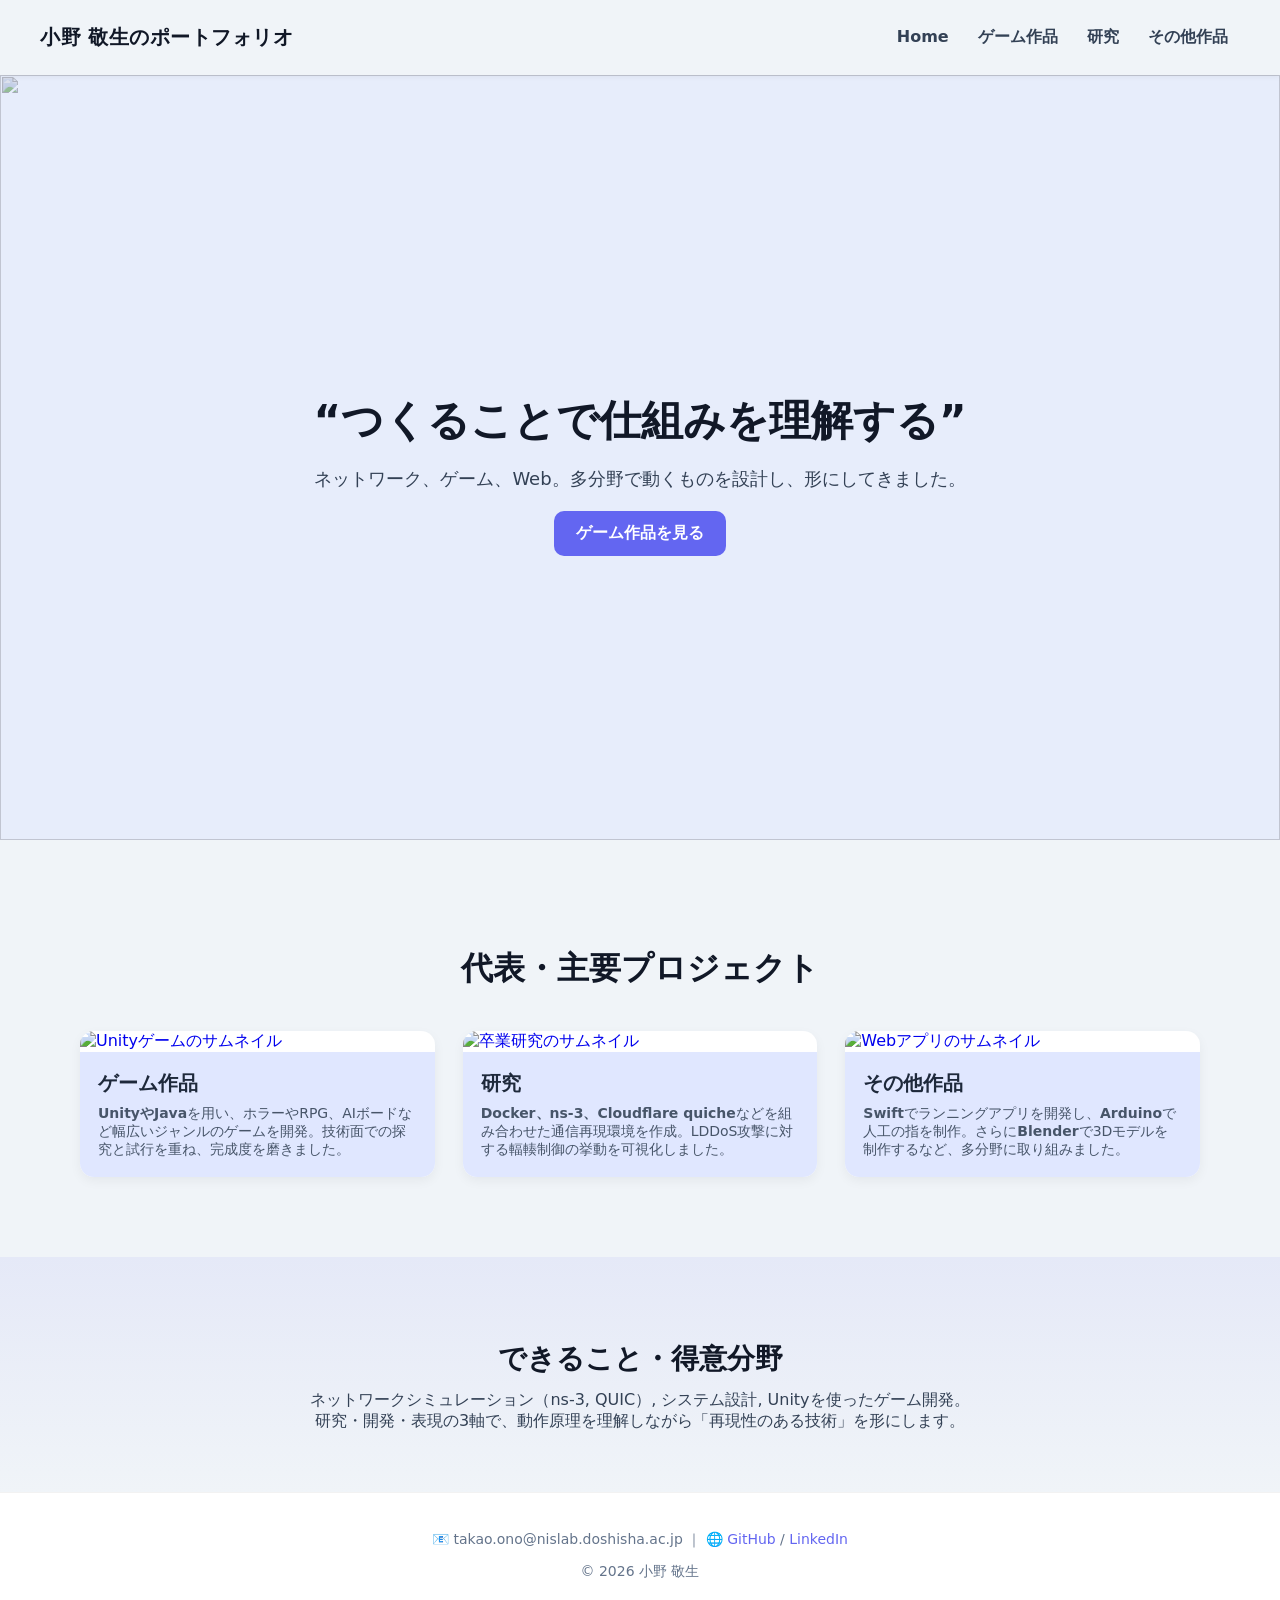
==== index.html @ d8d1c27b "a" ====
<!doctype html>
<html lang="ja">
<head>
  <meta charset="utf-8" />
  <meta name="viewport" content="width=device-width, initial-scale=1" />
  <title>小野 敬生のポートフォリオ — Home</title>
  <meta name="description" content="小野 敬生のポートフォリオ。ソフトウェア・ゲーム・Web開発の代表作を紹介します。" />
  <style>
    :root{
      --bg:#f0f4f8; 
      --card:#ffffff; 
      --accent:#6366f1; 
      --highlight:#e0e7ff; 
      --muted:#475569; 
      --radius:14px;
      color-scheme: light; 
      font-family: 'Inter', system-ui, sans-serif;
    }
    *{box-sizing:border-box;}
    body{margin:0; background:var(--bg); color:#1e293b;}
    
    /* ===== HEADER ===== */
    header{
      padding:24px 40px; 
      display:flex; 
      justify-content:space-between; 
      align-items:center; 
      position:sticky; top:0; 
      background:rgba(240,244,248,0.95); 
      backdrop-filter:blur(8px); 
      box-shadow:0 2px 6px rgba(0,0,0,0.05); 
      z-index:100;
    }
    .logo{font-weight:800; font-size:20px; letter-spacing:0.5px; color:#111827;}
    nav a{color:#334155; text-decoration:none; margin:0 12px; font-weight:600;}
    nav a:hover{color:var(--accent)}

    /* ===== HERO ===== */
    .hero{
      position:relative; height:85vh; display:flex; align-items:center; justify-content:center; text-align:center; color:#1e293b; overflow:hidden;
    }

    /* 横スクロールアニメーション */
    .hero-slides {
      position:absolute; inset:0; z-index:0; display:flex; width:calc(100% * 12); /* 画像×2セット */
      animation: scroll 80s linear infinite;
    }
    .hero-slides img {
      width:100vw; height:100%; object-fit:cover; flex-shrink:0;
      filter:brightness(0.85);
    }
    @keyframes scroll {
      from { transform:translateX(0); }
      to { transform:translateX(-50%); } /* 半分まで動かす（2セットあるので） */
    }

    .hero::before{
      content:''; position:absolute; inset:0; background:rgba(224,231,255,0.5); z-index:1;
    }
    .hero-content{
      position:relative; z-index:2; max-width:800px; padding:0 16px;
    }
    .hero h1{font-size:42px; margin-bottom:12px; color:#111827;}
    .hero p{color:#334155; margin-bottom:20px; font-size:18px;}
    .hero .btn{display:inline-block; padding:12px 22px; background:var(--accent); color:white; font-weight:700; border-radius:10px; text-decoration:none; transition:0.2s;}
    .hero .btn:hover{background:#4f46e5;}

    /* ===== PROJECT GRID ===== */
    .projects{padding:80px 40px; max-width:1200px; margin:auto;}
    .projects h2{text-align:center; margin-bottom:40px; font-size:32px; color:#111827;}
    .project-grid{display:grid; grid-template-columns:repeat(auto-fill,minmax(300px,1fr)); gap:28px;}
    .project-card{background:var(--card); border-radius:var(--radius); overflow:hidden; transition:transform 0.25s ease, box-shadow 0.25s ease; box-shadow:0 4px 12px rgba(0,0,0,0.05); text-decoration:none;}
    .project-card:hover{transform:translateY(-4px); box-shadow:0 8px 24px rgba(0,0,0,0.15);}
    .project-card img{width:100%; height:200px; object-fit:cover;}
    .project-card .info{padding:18px; background:var(--highlight);}
    .project-card h3{margin:0 0 8px; font-size:20px; color:#1e293b;}
    .project-card p{margin:0; color:var(--muted); font-size:14px;}

    /* ===== SUMMARY ===== */
    .summary{background:linear-gradient(180deg, rgba(99,102,241,0.08), rgba(240,244,248,0.8)); padding:60px 40px; text-align:center;}
    .summary h2{margin-bottom:12px; font-size:28px; color:#111827;}
    .summary p{color:#334155; max-width:700px; margin:auto; font-size:16px;}

    /* ===== FOOTER ===== */
    footer{padding:24px; text-align:center; color:#64748b; font-size:14px; border-top:1px solid rgba(0,0,0,0.05); background:#ffffff;}

    @media(max-width:700px){
      .hero h1{font-size:30px;}
      .hero p{font-size:16px;}
    }
  </style>
</head>
<body>
  <header>
    <div class="logo">小野 敬生のポートフォリオ</div>
    <nav>
      <a href="index.html">Home</a>
      <a href="games.html">ゲーム作品</a>
      <a href="research.html">研究</a>
      <a href="others.html">その他作品</a>
    </nav>
  </header>

  <!-- ===== HERO SECTION ===== -->
  <section class="hero">
    <div class="hero-slides">
      <!-- 画像を2セット並べると無限ループっぽく見える -->
      <img src="images/game02_icon.png" alt="">
      <img src="images/game13-1.png" alt="">
      <img src="images/game05_icon.png" alt="">
      <img src="images/game03_icon.png" alt="">
      <img src="images/game04_icon.png" alt="">
      <img src="images/game06_icon.png" alt="">
      <img src="images/game10_icon.png" alt="">

      <img src="images/game02_icon.png" alt="">
      <img src="images/game13-1.png" alt="">
      <img src="images/game05_icon.png" alt="">
      <img src="images/game03_icon.png" alt="">
      <img src="images/game04_icon.png" alt="">
      <img src="images/game06_icon.png" alt="">
      <img src="images/game10_icon.png" alt="">
    </div>
    <div class="hero-content">
      <h1>“つくることで仕組みを理解する”</h1>
      <p>ネットワーク、ゲーム、Web。多分野で動くものを設計し、形にしてきました。</p>
      <a href="games.html" class="btn">ゲーム作品を見る</a>
    </div>
  </section>

  <!-- ===== PROJECTS ===== -->
  <section class="projects" id="projects">
    <h2>代表・主要プロジェクト</h2>
    <div class="project-grid">
      <a href="games.html" class="project-card">
        <img src="images/game06_icon.png" alt="Unityゲームのサムネイル">
        <div class="info">
          <h3>ゲーム作品</h3>
          <p><strong>UnityやJava</strong>を用い、ホラーやRPG、AIボードなど幅広いジャンルのゲームを開発。技術面での探究と試行を重ね、完成度を磨きました。</p>
        </div>
      </a>

      <a href="research.html" class="project-card">
        <img src="images/result_graph.png" alt="卒業研究のサムネイル">
        <div class="info">
          <h3>研究</h3>
          <p><strong>Docker、ns-3、Cloudflare quiche</strong>などを組み合わせた通信再現環境を作成。LDDoS攻撃に対する輻輳制御の挙動を可視化しました。</p>
        </div>
      </a>

      <a href="others.html" class="project-card">
        <img src="images/other03_icon2.png" alt="Webアプリのサムネイル">
        <div class="info">
          <h3>その他作品</h3>
          <p><strong>Swift</strong>でランニングアプリを開発し、<strong>Arduino</strong>で人工の指を制作。さらに<strong>Blender</strong>で3Dモデルを制作するなど、多分野に取り組みました。</p>
        </div>
      </a>
    </div>
  </section>

  <!-- ===== SUMMARY ===== -->
  <section class="summary" id="summary">
    <h2>できること・得意分野</h2>
    <p>ネットワークシミュレーション（ns-3, QUIC）, システム設計, Unityを使ったゲーム開発。<br>
       研究・開発・表現の3軸で、動作原理を理解しながら「再現性のある技術」を形にします。</p>
  </section>

  <!-- ===== FOOTER ===== -->
  <footer id="contact">
    <p>📧 takao.ono@nislab.doshisha.ac.jp ｜ 🌐 <a href="#" style="color:var(--accent); text-decoration:none">GitHub</a> / <a href="#" style="color:var(--accent); text-decoration:none">LinkedIn</a></p>
    <p>© <span id="year"></span> 小野 敬生</p>
  </footer>

  <script>
    document.getElementById('year').textContent = new Date().getFullYear();
  </script>
</body>
</html>
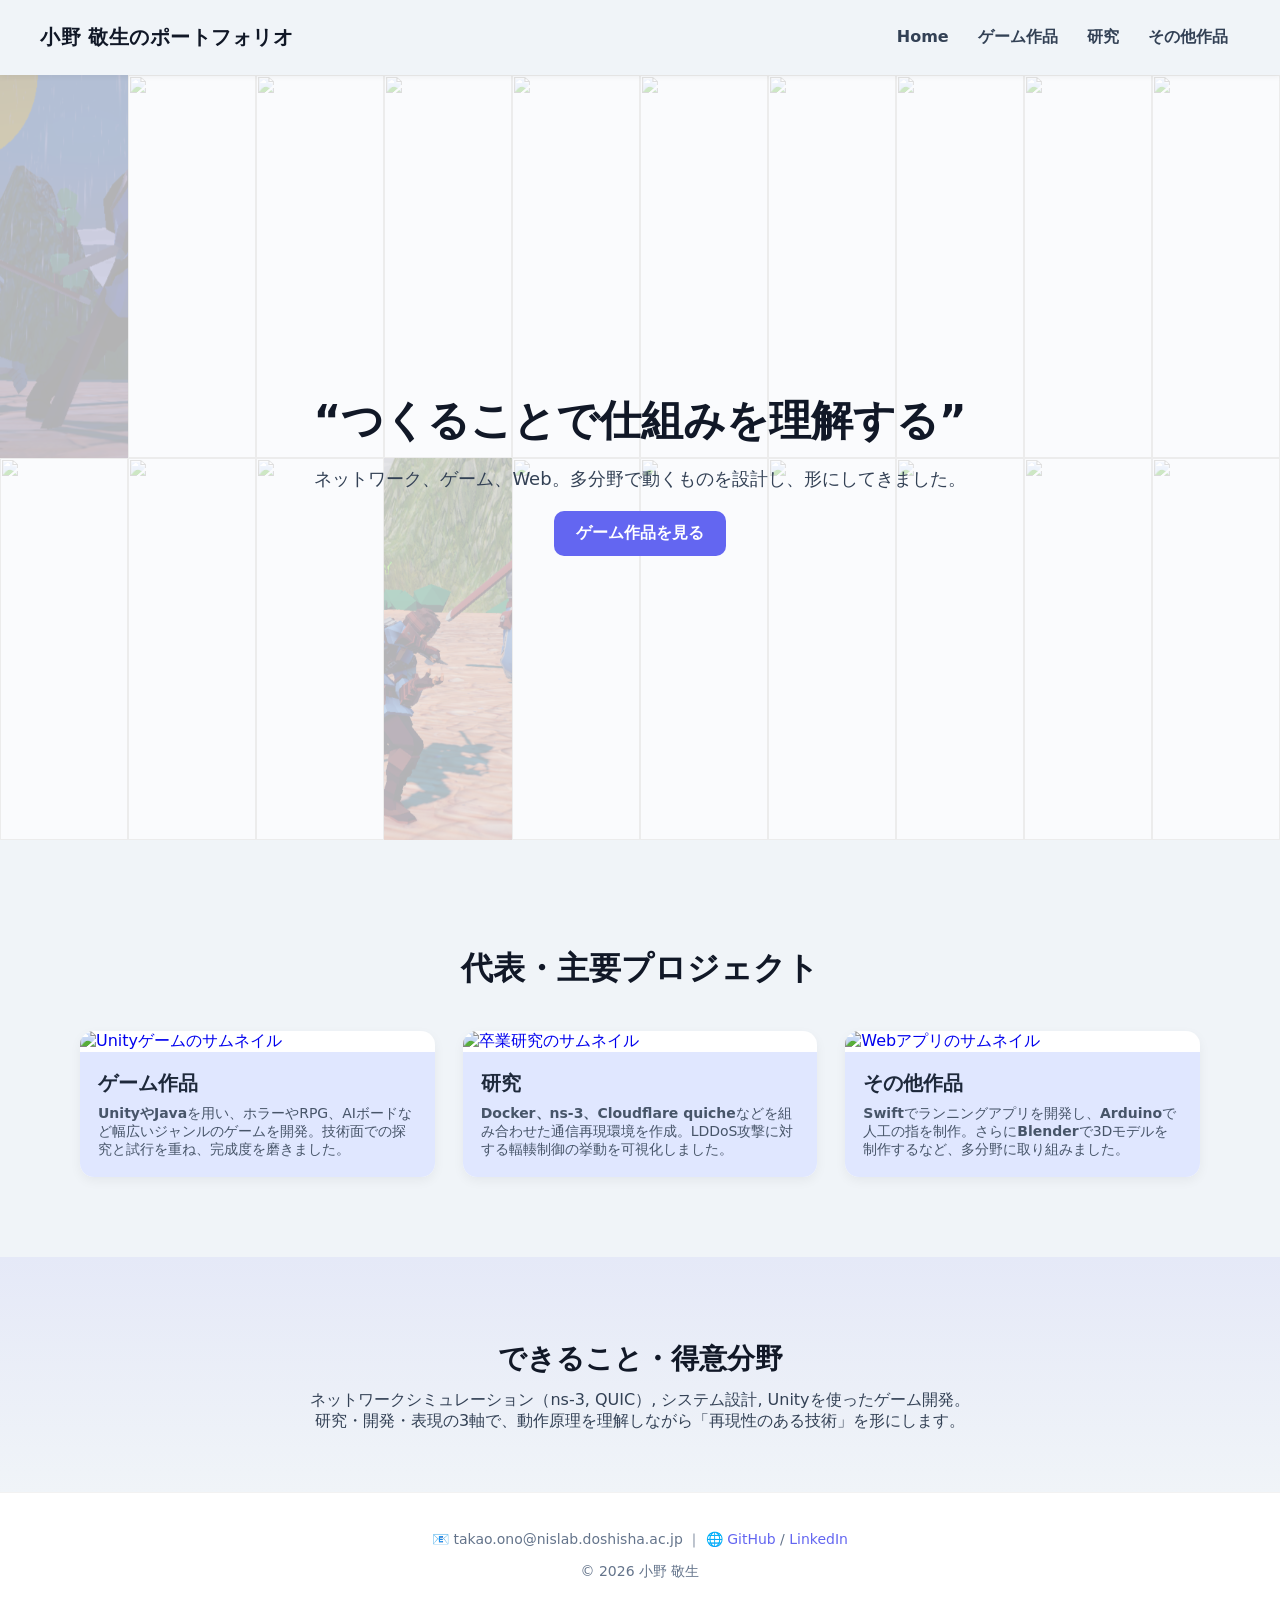
==== commit 6e84289a: "aa" ====
--- a/index.html
+++ b/index.html
@@ -35,30 +35,46 @@
     nav a{color:#334155; text-decoration:none; margin:0 12px; font-weight:600;}
     nav a:hover{color:var(--accent)}
 
-    /* ===== HERO ===== */
-    .hero{
-      position:relative; height:85vh; display:flex; align-items:center; justify-content:center; text-align:center; color:#1e293b; overflow:hidden;
-    }
-
-    /* 横スクロールアニメーション */
-    .hero-slides {
-      position:absolute; inset:0; z-index:0; display:flex; width:calc(100% * 12); /* 画像×2セット */
-      animation: scroll 80s linear infinite;
-    }
-    .hero-slides img {
-      width:100vw; height:100%; object-fit:cover; flex-shrink:0;
-      filter:brightness(0.85);
-    }
-    @keyframes scroll {
-      from { transform:translateX(0); }
-      to { transform:translateX(-50%); } /* 半分まで動かす（2セットあるので） */
-    }
-
-    .hero::before{
-      content:''; position:absolute; inset:0; background:rgba(224,231,255,0.5); z-index:1;
-    }
+    /* ===== HERO GRID ===== */
+    .hero {
+      position: relative;
+      height: 85vh;
+      display: flex;
+      align-items: center;
+      justify-content: center;
+      text-align: center;
+      color: #1e293b;
+      overflow: hidden;
+    }
+
+    /* 背景画像グリッド */
+    .hero-bg {
+      position: absolute;
+      inset: 0;
+      display: grid;
+      grid-template-columns: repeat(10, 1fr);
+      grid-template-rows: repeat(2, 1fr);
+      z-index: 0; /* ← 背景として固定 */
+    }
+
+    .hero-bg img {
+      width: 100%;
+      height: 100%;
+      object-fit: cover;
+    }
+
+    /* ここで白くする */
+    .hero-bg::after {
+      content: "";
+      position: absolute;
+      inset: 0;
+      background: rgba(255, 255, 255, 0.7); /* ← 白の透明 45% */
+      pointer-events: none;
+    }
+
+    /* 文字を前面へ */
     .hero-content{
-      position:relative; z-index:2; max-width:800px; padding:0 16px;
+      position:relative; z-index:10; max-width:800px; padding:0 16px;
     }
     .hero h1{font-size:42px; margin-bottom:12px; color:#111827;}
     .hero p{color:#334155; margin-bottom:20px; font-size:18px;}
@@ -103,24 +119,30 @@
 
   <!-- ===== HERO SECTION ===== -->
   <section class="hero">
-    <div class="hero-slides">
-      <!-- 画像を2セット並べると無限ループっぽく見える -->
+    <div class="hero-bg">
+      <img src="images/game13-1.png" alt="">
+      <img src="images/game01_icon.png" alt="">
       <img src="images/game02_icon.png" alt="">
-      <img src="images/game13-1.png" alt="">
-      <img src="images/game05_icon.png" alt="">
       <img src="images/game03_icon.png" alt="">
       <img src="images/game04_icon.png" alt="">
+      <img src="images/game05_icon.png" alt="">
       <img src="images/game06_icon.png" alt="">
+      <img src="images/game07_icon.png" alt="">
+      <img src="images/game08_icon.png" alt="">
+      <img src="images/game09_icon.png" alt="">
+
       <img src="images/game10_icon.png" alt="">
-
-      <img src="images/game02_icon.png" alt="">
-      <img src="images/game13-1.png" alt="">
-      <img src="images/game05_icon.png" alt="">
-      <img src="images/game03_icon.png" alt="">
-      <img src="images/game04_icon.png" alt="">
-      <img src="images/game06_icon.png" alt="">
-      <img src="images/game10_icon.png" alt="">
+      <img src="images/game11_icon.png" alt="">
+      <img src="images/game12_icon.png" alt="">
+      <img src="images/game13_icon.png" alt="">
+      <img src="images/other01_icon.webp" alt="">
+      <img src="images/other02_icon.png" alt="">
+      <img src="images/other03_icon.png" alt="">
+      <img src="images/other04_icon.png" alt="">
+      <img src="images/other05_icon.png" alt="">
+      <img src="images/other07_icon.webp" alt="">
     </div>
+
     <div class="hero-content">
       <h1>“つくることで仕組みを理解する”</h1>
       <p>ネットワーク、ゲーム、Web。多分野で動くものを設計し、形にしてきました。</p>
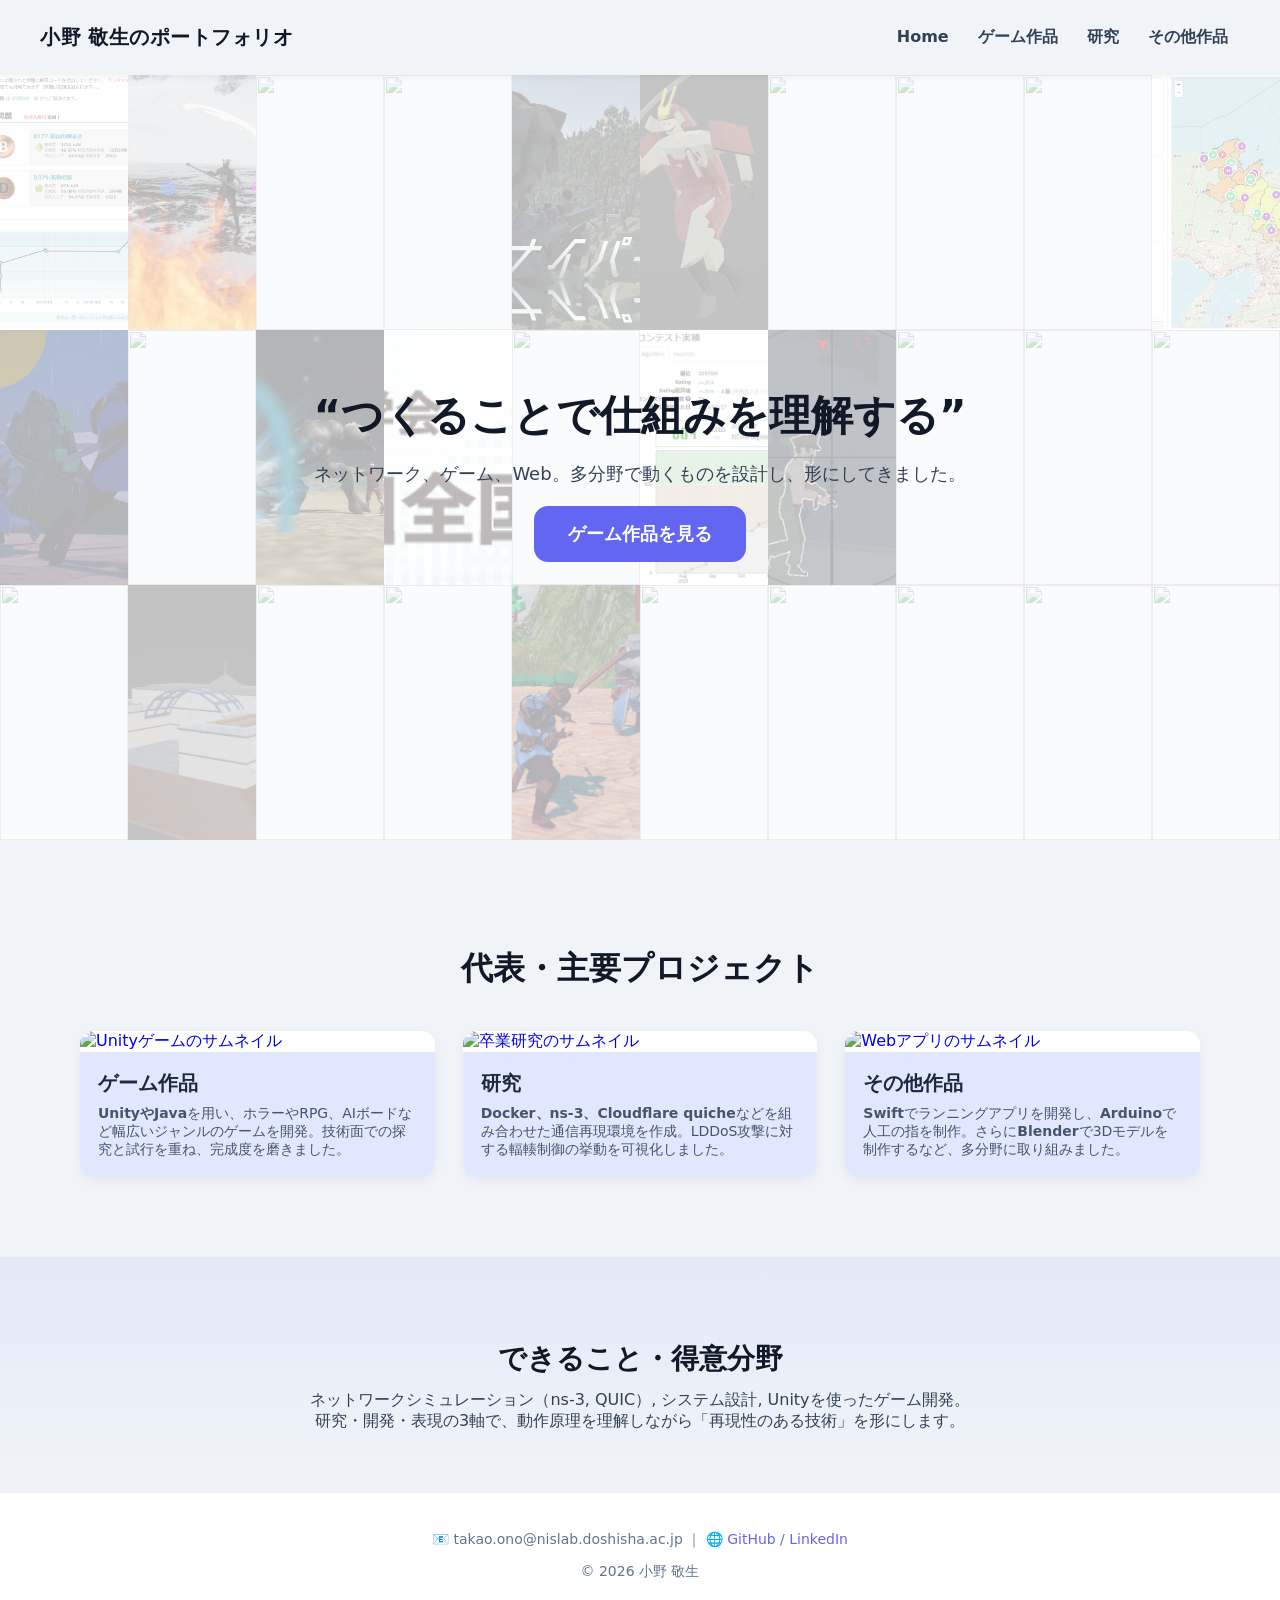
==== commit 4bc3a1b0: "a" ====
--- a/index.html
+++ b/index.html
@@ -53,7 +53,7 @@
       inset: 0;
       display: grid;
       grid-template-columns: repeat(10, 1fr);
-      grid-template-rows: repeat(2, 1fr);
+      grid-template-rows: repeat(3, 1fr);
       z-index: 0; /* ← 背景として固定 */
     }
 
@@ -78,7 +78,17 @@
     }
     .hero h1{font-size:42px; margin-bottom:12px; color:#111827;}
     .hero p{color:#334155; margin-bottom:20px; font-size:18px;}
-    .hero .btn{display:inline-block; padding:12px 22px; background:var(--accent); color:white; font-weight:700; border-radius:10px; text-decoration:none; transition:0.2s;}
+    .hero .btn{
+      display:inline-block;
+      padding:16px 34px;
+      background:var(--accent);
+      color:white;
+      font-weight:800;
+      font-size:18px;
+      border-radius:14px;
+      text-decoration:none;
+      transition:0.2s;
+    }
     .hero .btn:hover{background:#4f46e5;}
 
     /* ===== PROJECT GRID ===== */
@@ -120,27 +130,40 @@
   <!-- ===== HERO SECTION ===== -->
   <section class="hero">
     <div class="hero-bg">
-      <img src="images/game13-1.png" alt="">
+      <!-- 10 x 3 (30枚) -->
+      <!-- gameアイコン14枚 + otherアイコン13枚 + 指定3枚（重複なし） -->
+      <img src="images/other10_icon.png" alt="">
+      <img src="images/game07_2.png" alt="">
+      <img src="images/game03_icon.png" alt="">
+      <img src="images/other01_icon.webp" alt="">
+      <img src="images/game14_icon.png" alt="">
+      <img src="images/other12_icon.png" alt="">
+      <img src="images/game11_icon.png" alt="">
+      <img src="images/other06_icon.png" alt="">
+      <img src="images/game02_icon.png" alt="">
+      <img src="images/other08_icon.png" alt="">
+
+      <img src="images/game13_1.png" alt="">
+      <img src="images/other05_icon.png" alt="">
+      <img src="images/game07_icon.png" alt="">
+      <img src="images/other13_icon.png" alt="">
+      <img src="images/game08_icon.png" alt="">
+      <img src="images/other09_icon.png" alt="">
+      <img src="images/game14_1.png" alt="">
+      <img src="images/other03_icon.png" alt="">
+      <img src="images/game06_icon.png" alt="">
+      <img src="images/other04_icon.png" alt="">
+
       <img src="images/game01_icon.png" alt="">
-      <img src="images/game02_icon.png" alt="">
-      <img src="images/game03_icon.png" alt="">
+      <img src="images/other11_icon.png" alt="">
+      <img src="images/game05_icon.png" alt="">
+      <img src="images/other07_icon.webp" alt="">
+      <img src="images/game13_icon.png" alt="">
+      <img src="images/other02_icon.png" alt="">
+      <img src="images/game12_icon.png" alt="">
+      <img src="images/game09_icon.png" alt="">
+      <img src="images/game10_icon.png" alt="">
       <img src="images/game04_icon.png" alt="">
-      <img src="images/game05_icon.png" alt="">
-      <img src="images/game06_icon.png" alt="">
-      <img src="images/game07_icon.png" alt="">
-      <img src="images/game08_icon.png" alt="">
-      <img src="images/game09_icon.png" alt="">
-
-      <img src="images/game10_icon.png" alt="">
-      <img src="images/game11_icon.png" alt="">
-      <img src="images/game12_icon.png" alt="">
-      <img src="images/game13_icon.png" alt="">
-      <img src="images/other01_icon.webp" alt="">
-      <img src="images/other02_icon.png" alt="">
-      <img src="images/other03_icon.png" alt="">
-      <img src="images/other04_icon.png" alt="">
-      <img src="images/other05_icon.png" alt="">
-      <img src="images/other07_icon.webp" alt="">
     </div>
 
     <div class="hero-content">
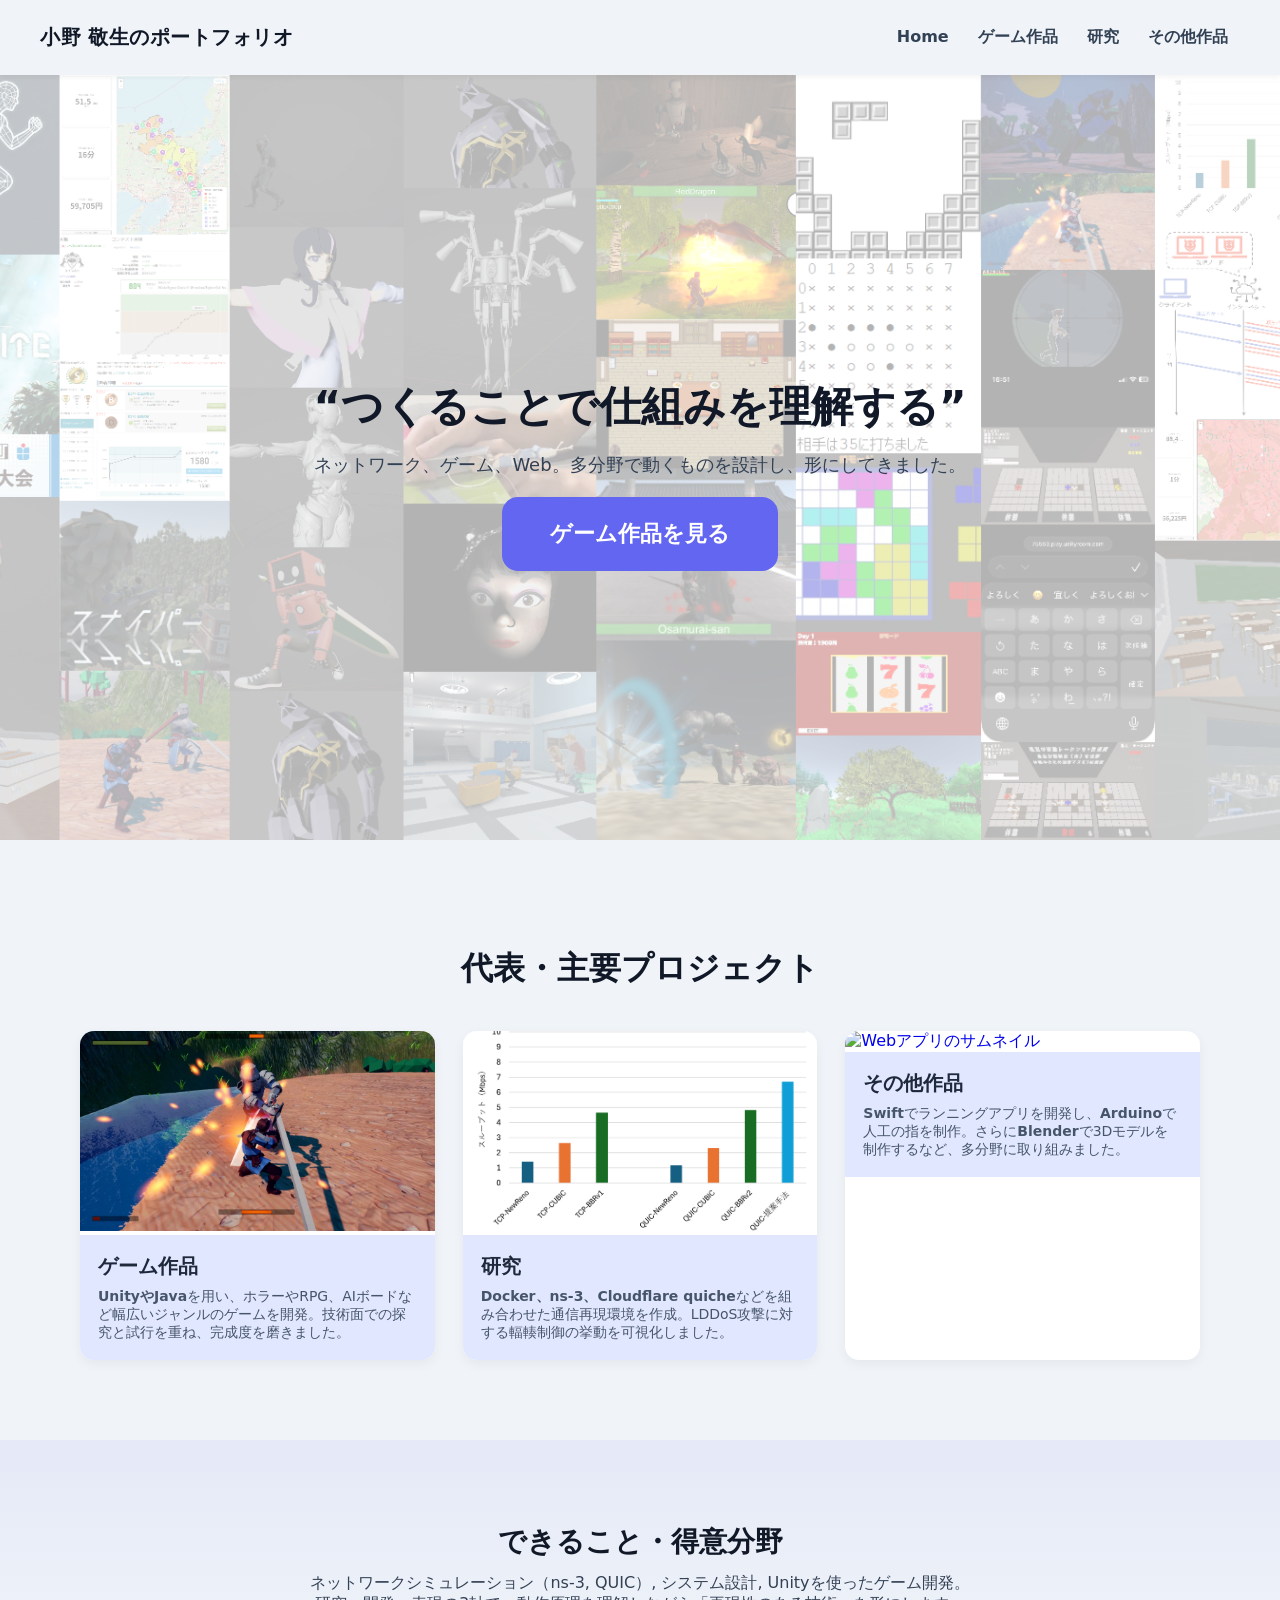
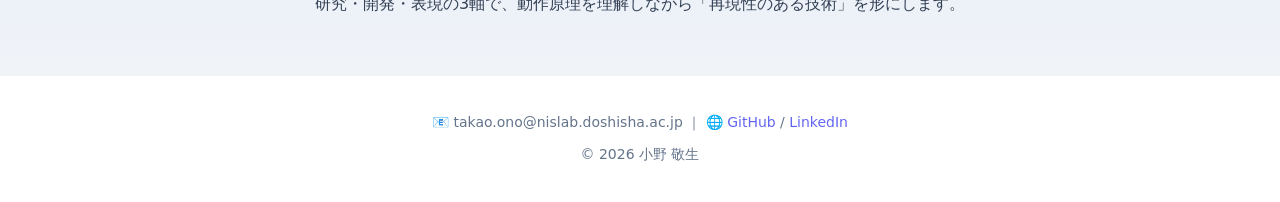
==== commit bd4bc243: "c" ====
--- a/index.html
+++ b/index.html
@@ -1,223 +1,220 @@
-<!doctype html>
-<html lang="ja">
-<head>
-  <meta charset="utf-8" />
-  <meta name="viewport" content="width=device-width, initial-scale=1" />
-  <title>小野 敬生のポートフォリオ — Home</title>
-  <meta name="description" content="小野 敬生のポートフォリオ。ソフトウェア・ゲーム・Web開発の代表作を紹介します。" />
-  <style>
-    :root{
-      --bg:#f0f4f8; 
-      --card:#ffffff; 
-      --accent:#6366f1; 
-      --highlight:#e0e7ff; 
-      --muted:#475569; 
-      --radius:14px;
-      color-scheme: light; 
-      font-family: 'Inter', system-ui, sans-serif;
-    }
-    *{box-sizing:border-box;}
-    body{margin:0; background:var(--bg); color:#1e293b;}
-    
-    /* ===== HEADER ===== */
-    header{
-      padding:24px 40px; 
-      display:flex; 
-      justify-content:space-between; 
-      align-items:center; 
-      position:sticky; top:0; 
-      background:rgba(240,244,248,0.95); 
-      backdrop-filter:blur(8px); 
-      box-shadow:0 2px 6px rgba(0,0,0,0.05); 
-      z-index:100;
-    }
-    .logo{font-weight:800; font-size:20px; letter-spacing:0.5px; color:#111827;}
-    nav a{color:#334155; text-decoration:none; margin:0 12px; font-weight:600;}
-    nav a:hover{color:var(--accent)}
-
-    /* ===== HERO GRID ===== */
-    .hero {
-      position: relative;
-      height: 85vh;
-      display: flex;
-      align-items: center;
-      justify-content: center;
-      text-align: center;
-      color: #1e293b;
-      overflow: hidden;
-    }
-
-    /* 背景画像グリッド */
-    .hero-bg {
-      position: absolute;
-      inset: 0;
-      display: grid;
-      grid-template-columns: repeat(10, 1fr);
-      grid-template-rows: repeat(3, 1fr);
-      z-index: 0; /* ← 背景として固定 */
-    }
-
-    .hero-bg img {
-      width: 100%;
-      height: 100%;
-      object-fit: cover;
-    }
-
-    /* ここで白くする */
-    .hero-bg::after {
-      content: "";
-      position: absolute;
-      inset: 0;
-      background: rgba(255, 255, 255, 0.7); /* ← 白の透明 45% */
-      pointer-events: none;
-    }
-
-    /* 文字を前面へ */
-    .hero-content{
-      position:relative; z-index:10; max-width:800px; padding:0 16px;
-    }
-    .hero h1{font-size:42px; margin-bottom:12px; color:#111827;}
-    .hero p{color:#334155; margin-bottom:20px; font-size:18px;}
-    .hero .btn{
-      display:inline-block;
-      padding:16px 34px;
-      background:var(--accent);
-      color:white;
-      font-weight:800;
-      font-size:18px;
-      border-radius:14px;
-      text-decoration:none;
-      transition:0.2s;
-    }
-    .hero .btn:hover{background:#4f46e5;}
-
-    /* ===== PROJECT GRID ===== */
-    .projects{padding:80px 40px; max-width:1200px; margin:auto;}
-    .projects h2{text-align:center; margin-bottom:40px; font-size:32px; color:#111827;}
-    .project-grid{display:grid; grid-template-columns:repeat(auto-fill,minmax(300px,1fr)); gap:28px;}
-    .project-card{background:var(--card); border-radius:var(--radius); overflow:hidden; transition:transform 0.25s ease, box-shadow 0.25s ease; box-shadow:0 4px 12px rgba(0,0,0,0.05); text-decoration:none;}
-    .project-card:hover{transform:translateY(-4px); box-shadow:0 8px 24px rgba(0,0,0,0.15);}
-    .project-card img{width:100%; height:200px; object-fit:cover;}
-    .project-card .info{padding:18px; background:var(--highlight);}
-    .project-card h3{margin:0 0 8px; font-size:20px; color:#1e293b;}
-    .project-card p{margin:0; color:var(--muted); font-size:14px;}
-
-    /* ===== SUMMARY ===== */
-    .summary{background:linear-gradient(180deg, rgba(99,102,241,0.08), rgba(240,244,248,0.8)); padding:60px 40px; text-align:center;}
-    .summary h2{margin-bottom:12px; font-size:28px; color:#111827;}
-    .summary p{color:#334155; max-width:700px; margin:auto; font-size:16px;}
-
-    /* ===== FOOTER ===== */
-    footer{padding:24px; text-align:center; color:#64748b; font-size:14px; border-top:1px solid rgba(0,0,0,0.05); background:#ffffff;}
-
-    @media(max-width:700px){
-      .hero h1{font-size:30px;}
-      .hero p{font-size:16px;}
-    }
-  </style>
-</head>
-<body>
-  <header>
-    <div class="logo">小野 敬生のポートフォリオ</div>
-    <nav>
-      <a href="index.html">Home</a>
-      <a href="games.html">ゲーム作品</a>
-      <a href="research.html">研究</a>
-      <a href="others.html">その他作品</a>
-    </nav>
-  </header>
-
-  <!-- ===== HERO SECTION ===== -->
-  <section class="hero">
-    <div class="hero-bg">
-      <!-- 10 x 3 (30枚) -->
-      <!-- gameアイコン14枚 + otherアイコン13枚 + 指定3枚（重複なし） -->
-      <img src="images/other10_icon.png" alt="">
-      <img src="images/game07_2.png" alt="">
-      <img src="images/game03_icon.png" alt="">
-      <img src="images/other01_icon.webp" alt="">
-      <img src="images/game14_icon.png" alt="">
-      <img src="images/other12_icon.png" alt="">
-      <img src="images/game11_icon.png" alt="">
-      <img src="images/other06_icon.png" alt="">
-      <img src="images/game02_icon.png" alt="">
-      <img src="images/other08_icon.png" alt="">
-
-      <img src="images/game13_1.png" alt="">
-      <img src="images/other05_icon.png" alt="">
-      <img src="images/game07_icon.png" alt="">
-      <img src="images/other13_icon.png" alt="">
-      <img src="images/game08_icon.png" alt="">
-      <img src="images/other09_icon.png" alt="">
-      <img src="images/game14_1.png" alt="">
-      <img src="images/other03_icon.png" alt="">
-      <img src="images/game06_icon.png" alt="">
-      <img src="images/other04_icon.png" alt="">
-
-      <img src="images/game01_icon.png" alt="">
-      <img src="images/other11_icon.png" alt="">
-      <img src="images/game05_icon.png" alt="">
-      <img src="images/other07_icon.webp" alt="">
-      <img src="images/game13_icon.png" alt="">
-      <img src="images/other02_icon.png" alt="">
-      <img src="images/game12_icon.png" alt="">
-      <img src="images/game09_icon.png" alt="">
-      <img src="images/game10_icon.png" alt="">
-      <img src="images/game04_icon.png" alt="">
-    </div>
-
-    <div class="hero-content">
-      <h1>“つくることで仕組みを理解する”</h1>
-      <p>ネットワーク、ゲーム、Web。多分野で動くものを設計し、形にしてきました。</p>
-      <a href="games.html" class="btn">ゲーム作品を見る</a>
-    </div>
-  </section>
-
-  <!-- ===== PROJECTS ===== -->
-  <section class="projects" id="projects">
-    <h2>代表・主要プロジェクト</h2>
-    <div class="project-grid">
-      <a href="games.html" class="project-card">
-        <img src="images/game06_icon.png" alt="Unityゲームのサムネイル">
-        <div class="info">
-          <h3>ゲーム作品</h3>
-          <p><strong>UnityやJava</strong>を用い、ホラーやRPG、AIボードなど幅広いジャンルのゲームを開発。技術面での探究と試行を重ね、完成度を磨きました。</p>
-        </div>
-      </a>
-
-      <a href="research.html" class="project-card">
-        <img src="images/result_graph.png" alt="卒業研究のサムネイル">
-        <div class="info">
-          <h3>研究</h3>
-          <p><strong>Docker、ns-3、Cloudflare quiche</strong>などを組み合わせた通信再現環境を作成。LDDoS攻撃に対する輻輳制御の挙動を可視化しました。</p>
-        </div>
-      </a>
-
-      <a href="others.html" class="project-card">
-        <img src="images/other03_icon2.png" alt="Webアプリのサムネイル">
-        <div class="info">
-          <h3>その他作品</h3>
-          <p><strong>Swift</strong>でランニングアプリを開発し、<strong>Arduino</strong>で人工の指を制作。さらに<strong>Blender</strong>で3Dモデルを制作するなど、多分野に取り組みました。</p>
-        </div>
-      </a>
-    </div>
-  </section>
-
-  <!-- ===== SUMMARY ===== -->
-  <section class="summary" id="summary">
-    <h2>できること・得意分野</h2>
-    <p>ネットワークシミュレーション（ns-3, QUIC）, システム設計, Unityを使ったゲーム開発。<br>
-       研究・開発・表現の3軸で、動作原理を理解しながら「再現性のある技術」を形にします。</p>
-  </section>
-
-  <!-- ===== FOOTER ===== -->
-  <footer id="contact">
-    <p>📧 takao.ono@nislab.doshisha.ac.jp ｜ 🌐 <a href="#" style="color:var(--accent); text-decoration:none">GitHub</a> / <a href="#" style="color:var(--accent); text-decoration:none">LinkedIn</a></p>
-    <p>© <span id="year"></span> 小野 敬生</p>
-  </footer>
-
-  <script>
-    document.getElementById('year').textContent = new Date().getFullYear();
-  </script>
-</body>
-</html>
+<!doctype html>
+<html lang="ja">
+<head>
+  <meta charset="utf-8" />
+  <meta name="viewport" content="width=device-width, initial-scale=1" />
+  <title>小野 敬生のポートフォリオ — Home</title>
+  <meta name="description" content="小野 敬生のポートフォリオ。ソフトウェア・ゲーム・Web開発の代表作を紹介します。" />
+  <style>
+    :root{
+      --bg:#f0f4f8; 
+      --card:#ffffff; 
+      --accent:#6366f1; 
+      --highlight:#e0e7ff; 
+      --muted:#475569; 
+      --radius:14px;
+      color-scheme: light; 
+      font-family: 'Inter', system-ui, sans-serif;
+    }
+    *{box-sizing:border-box;}
+    body{margin:0; background:var(--bg); color:#1e293b;}
+    
+    /* ===== HEADER ===== */
+    header{
+      padding:24px 40px; 
+      display:flex; 
+      justify-content:space-between; 
+      align-items:center; 
+      position:sticky; top:0; 
+      background:rgba(240,244,248,0.95); 
+      backdrop-filter:blur(8px); 
+      box-shadow:0 2px 6px rgba(0,0,0,0.05); 
+      z-index:100;
+    }
+    .logo{font-weight:800; font-size:20px; letter-spacing:0.5px; color:#111827;}
+    nav a{color:#334155; text-decoration:none; margin:0 12px; font-weight:600;}
+    nav a:hover{color:var(--accent)}
+
+    @media(max-width:640px){
+      header{
+        flex-direction:column;
+        align-items:stretch;
+        gap:10px;
+        padding:12px 14px;
+      }
+      .logo{
+        text-align:center;
+        font-size:17px;
+        line-height:1.35;
+        letter-spacing:0.2px;
+      }
+      nav{
+        display:flex;
+        flex-wrap:wrap;
+        justify-content:center;
+        align-items:center;
+        column-gap:2px;
+        row-gap:4px;
+      }
+      nav a{
+        margin:0;
+        padding:6px 10px;
+        font-size:13px;
+      }
+    }
+
+    /* ===== HERO GRID ===== */
+    .hero {
+      position: relative;
+      height: 85vh;
+      display: flex;
+      align-items: center;
+      justify-content: center;
+      text-align: center;
+      color: #1e293b;
+      overflow: hidden;
+    }
+
+    /* 背景画像（一枚） */
+    .hero-bg {
+      position: absolute;
+      inset: 0;
+      z-index: 0;
+    }
+
+    .hero-bg img {
+      width: 100%;
+      height: 100%;
+      object-fit: cover;
+      display: block;
+    }
+
+    /* ここで白くする */
+    .hero-bg::after {
+      content: "";
+      position: absolute;
+      inset: 0;
+      background: rgba(255, 255, 255, 0.7); /* ← 白の透明 45% */
+      pointer-events: none;
+    }
+
+    /* 文字を前面へ */
+    .hero-content{
+      position:relative; z-index:10; max-width:800px; padding:0 16px;
+    }
+    .hero h1{font-size:42px; margin-bottom:12px; color:#111827;}
+    .hero p{color:#334155; margin-bottom:20px; font-size:18px;}
+    .hero .btn{
+      display:inline-block;
+      padding:22px 48px;
+      background:var(--accent);
+      color:white;
+      font-weight:800;
+      font-size:22px;
+      border-radius:16px;
+      text-decoration:none;
+      transition:0.2s;
+    }
+    .hero .btn:hover{background:#4f46e5;}
+
+    /* ===== PROJECT GRID ===== */
+    .projects{padding:80px 40px; max-width:1200px; margin:auto;}
+    .projects h2{text-align:center; margin-bottom:40px; font-size:32px; color:#111827;}
+    .project-grid{display:grid; grid-template-columns:repeat(auto-fill,minmax(300px,1fr)); gap:28px;}
+    .project-card{background:var(--card); border-radius:var(--radius); overflow:hidden; transition:transform 0.25s ease, box-shadow 0.25s ease; box-shadow:0 4px 12px rgba(0,0,0,0.05); text-decoration:none;}
+    .project-card:hover{transform:translateY(-4px); box-shadow:0 8px 24px rgba(0,0,0,0.15);}
+    .project-card img{width:100%; height:200px; object-fit:cover;}
+    .project-card .info{padding:18px; background:var(--highlight);}
+    .project-card h3{margin:0 0 8px; font-size:20px; color:#1e293b;}
+    .project-card p{margin:0; color:var(--muted); font-size:14px;}
+
+    /* ===== SUMMARY ===== */
+    .summary{background:linear-gradient(180deg, rgba(99,102,241,0.08), rgba(240,244,248,0.8)); padding:60px 40px; text-align:center;}
+    .summary h2{margin-bottom:12px; font-size:28px; color:#111827;}
+    .summary p{color:#334155; max-width:700px; margin:auto; font-size:16px;}
+
+    /* ===== FOOTER ===== */
+    footer{padding:24px; text-align:center; color:#64748b; font-size:14px; border-top:1px solid rgba(0,0,0,0.05); background:#ffffff;}
+
+    @media(max-width:700px){
+      .hero h1{font-size:30px;}
+      .hero p{font-size:16px;}
+      .hero .btn{
+        padding:18px 36px;
+        font-size:19px;
+      }
+    }
+  </style>
+</head>
+<body>
+  <header>
+    <div class="logo">小野 敬生のポートフォリオ</div>
+    <nav>
+      <a href="index.html">Home</a>
+      <a href="games.html">ゲーム作品</a>
+      <a href="research.html">研究</a>
+      <a href="others.html">その他作品</a>
+    </nav>
+  </header>
+
+  <!-- ===== HERO SECTION ===== -->
+  <section class="hero">
+    <div class="hero-bg">
+      <img src="images/ALL.png" alt="">
+    </div>
+
+    <div class="hero-content">
+      <h1>“つくることで仕組みを理解する”</h1>
+      <p>ネットワーク、ゲーム、Web。多分野で動くものを設計し、形にしてきました。</p>
+      <a href="games.html" class="btn">ゲーム作品を見る</a>
+    </div>
+  </section>
+
+  <!-- ===== PROJECTS ===== -->
+  <section class="projects" id="projects">
+    <h2>代表・主要プロジェクト</h2>
+    <div class="project-grid">
+      <a href="games.html" class="project-card">
+        <img src="images/game13_4.png" alt="Unityゲームのサムネイル">
+        <div class="info">
+          <h3>ゲーム作品</h3>
+          <p><strong>UnityやJava</strong>を用い、ホラーやRPG、AIボードなど幅広いジャンルのゲームを開発。技術面での探究と試行を重ね、完成度を磨きました。</p>
+        </div>
+      </a>
+
+      <a href="research.html" class="project-card">
+        <img src="images/Kekka.png" alt="卒業研究のサムネイル">
+        <div class="info">
+          <h3>研究</h3>
+          <p><strong>Docker、ns-3、Cloudflare quiche</strong>などを組み合わせた通信再現環境を作成。LDDoS攻撃に対する輻輳制御の挙動を可視化しました。</p>
+        </div>
+      </a>
+
+      <a href="others.html" class="project-card">
+        <img src="images/other03_icon2.png" alt="Webアプリのサムネイル">
+        <div class="info">
+          <h3>その他作品</h3>
+          <p><strong>Swift</strong>でランニングアプリを開発し、<strong>Arduino</strong>で人工の指を制作。さらに<strong>Blender</strong>で3Dモデルを制作するなど、多分野に取り組みました。</p>
+        </div>
+      </a>
+    </div>
+  </section>
+
+  <!-- ===== SUMMARY ===== -->
+  <section class="summary" id="summary">
+    <h2>できること・得意分野</h2>
+    <p>ネットワークシミュレーション（ns-3, QUIC）, システム設計, Unityを使ったゲーム開発。<br>
+       研究・開発・表現の3軸で、動作原理を理解しながら「再現性のある技術」を形にします。</p>
+  </section>
+
+  <!-- ===== FOOTER ===== -->
+  <footer id="contact">
+    <p>📧 takao.ono@nislab.doshisha.ac.jp ｜ 🌐 <a href="#" style="color:var(--accent); text-decoration:none">GitHub</a> / <a href="#" style="color:var(--accent); text-decoration:none">LinkedIn</a></p>
+    <p>© <span id="year"></span> 小野 敬生</p>
+  </footer>
+
+  <script>
+    document.getElementById('year').textContent = new Date().getFullYear();
+  </script>
+</body>
+</html>
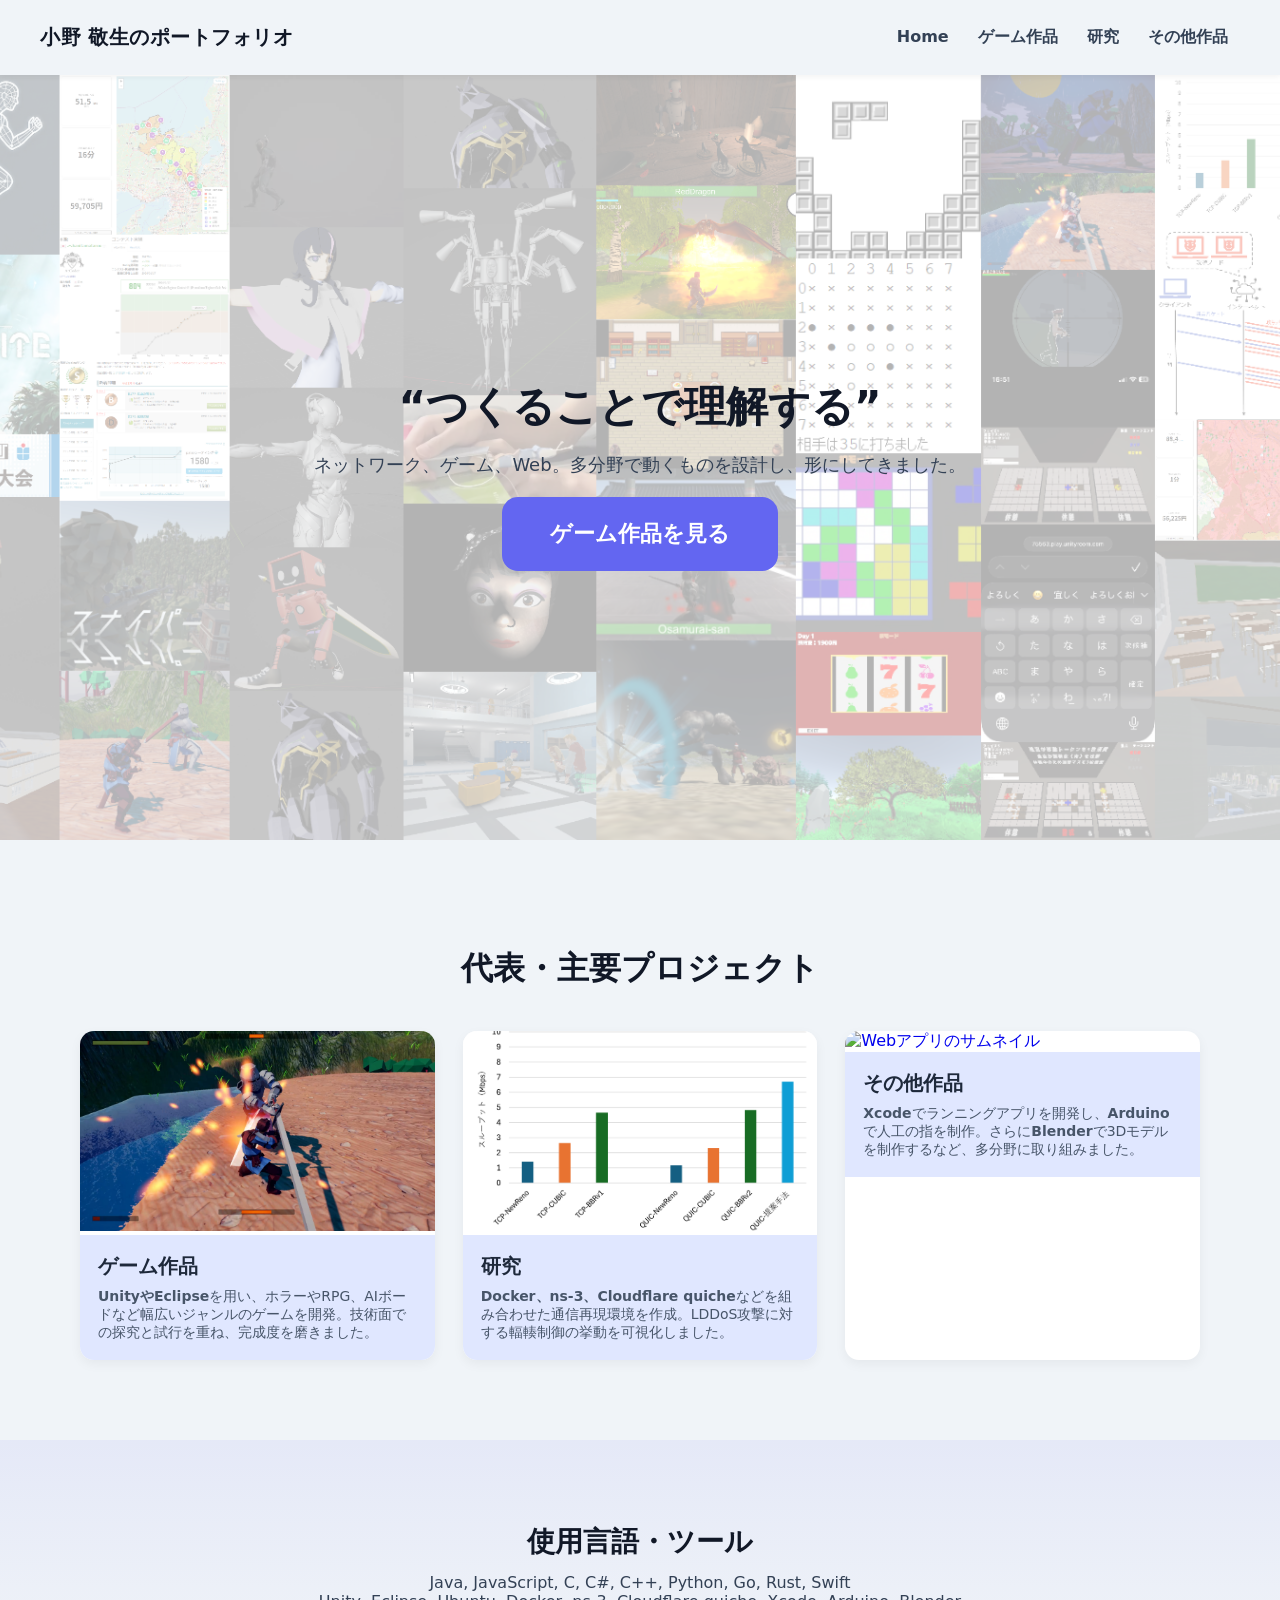
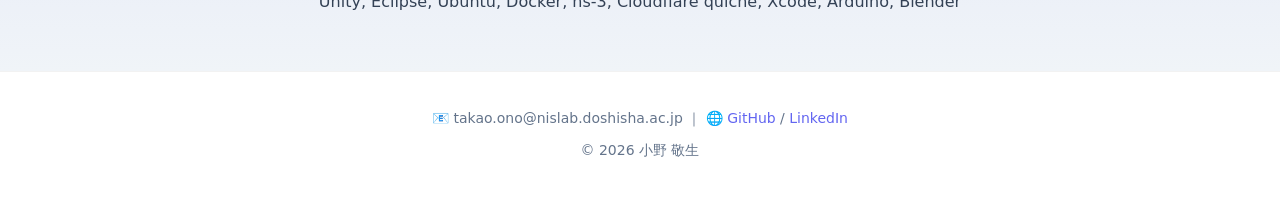
==== commit 40bc98e8: "a" ====
--- a/index.html
+++ b/index.html
@@ -164,7 +164,7 @@
     </div>
 
     <div class="hero-content">
-      <h1>“つくることで仕組みを理解する”</h1>
+      <h1>“つくることで理解する”</h1>
       <p>ネットワーク、ゲーム、Web。多分野で動くものを設計し、形にしてきました。</p>
       <a href="games.html" class="btn">ゲーム作品を見る</a>
     </div>
@@ -178,7 +178,7 @@
         <img src="images/game13_4.png" alt="Unityゲームのサムネイル">
         <div class="info">
           <h3>ゲーム作品</h3>
-          <p><strong>UnityやJava</strong>を用い、ホラーやRPG、AIボードなど幅広いジャンルのゲームを開発。技術面での探究と試行を重ね、完成度を磨きました。</p>
+          <p><strong>UnityやEclipse</strong>を用い、ホラーやRPG、AIボードなど幅広いジャンルのゲームを開発。技術面での探究と試行を重ね、完成度を磨きました。</p>
         </div>
       </a>
 
@@ -194,7 +194,7 @@
         <img src="images/other03_icon2.png" alt="Webアプリのサムネイル">
         <div class="info">
           <h3>その他作品</h3>
-          <p><strong>Swift</strong>でランニングアプリを開発し、<strong>Arduino</strong>で人工の指を制作。さらに<strong>Blender</strong>で3Dモデルを制作するなど、多分野に取り組みました。</p>
+          <p><strong>Xcode</strong>でランニングアプリを開発し、<strong>Arduino</strong>で人工の指を制作。さらに<strong>Blender</strong>で3Dモデルを制作するなど、多分野に取り組みました。</p>
         </div>
       </a>
     </div>
@@ -202,9 +202,10 @@
 
   <!-- ===== SUMMARY ===== -->
   <section class="summary" id="summary">
-    <h2>できること・得意分野</h2>
-    <p>ネットワークシミュレーション（ns-3, QUIC）, システム設計, Unityを使ったゲーム開発。<br>
-       研究・開発・表現の3軸で、動作原理を理解しながら「再現性のある技術」を形にします。</p>
+    <h2>使用言語・ツール</h2>
+    <p>Java, JavaScript, C, C#, C++, Python, Go, Rust, Swift<p>
+      Unity, Eclipse, Ubuntu, Docker, ns-3, Cloudflare quiche, Xcode, Arduino, Blender
+    </p>
   </section>
 
   <!-- ===== FOOTER ===== -->
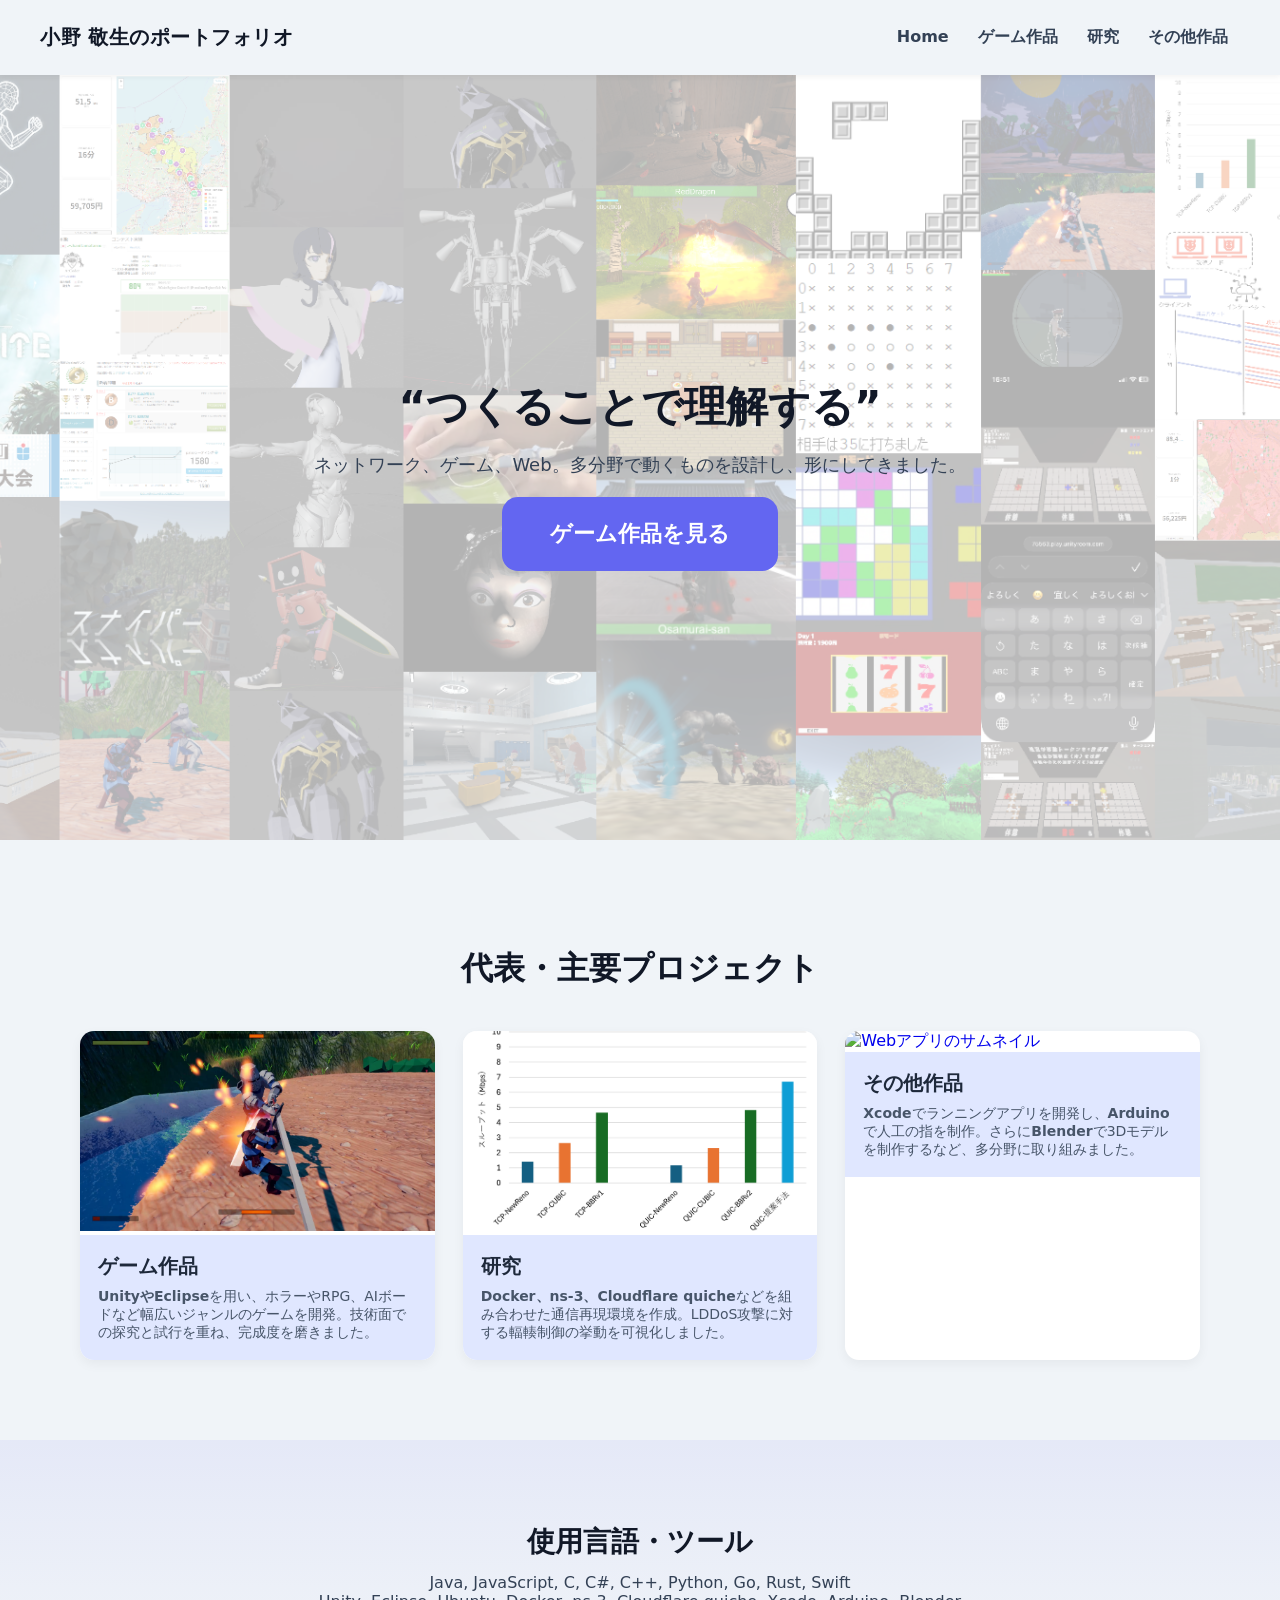
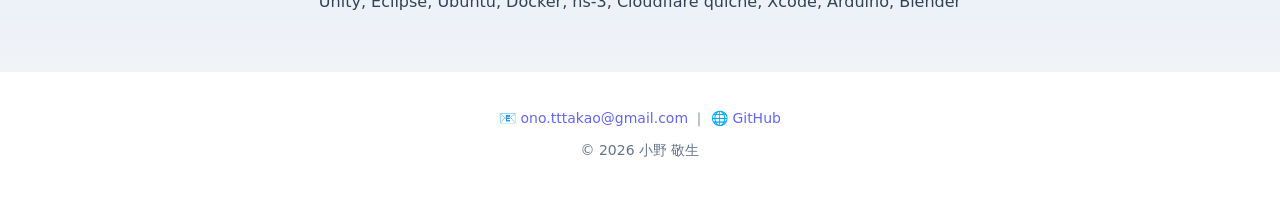
==== commit a09bf9d9: "fix footer" ====
--- a/index.html
+++ b/index.html
@@ -210,7 +210,7 @@
 
   <!-- ===== FOOTER ===== -->
   <footer id="contact">
-    <p>📧 takao.ono@nislab.doshisha.ac.jp ｜ 🌐 <a href="#" style="color:var(--accent); text-decoration:none">GitHub</a> / <a href="#" style="color:var(--accent); text-decoration:none">LinkedIn</a></p>
+    <p>📧 <a href="mailto:ono.tttakao@gmail.com" style="color:var(--accent); text-decoration:none">ono.tttakao@gmail.com</a> ｜ 🌐 <a href="https://github.com/LDDoS-san" target="_blank" rel="noopener noreferrer" style="color:var(--accent); text-decoration:none">GitHub</a></p>
     <p>© <span id="year"></span> 小野 敬生</p>
   </footer>
 
